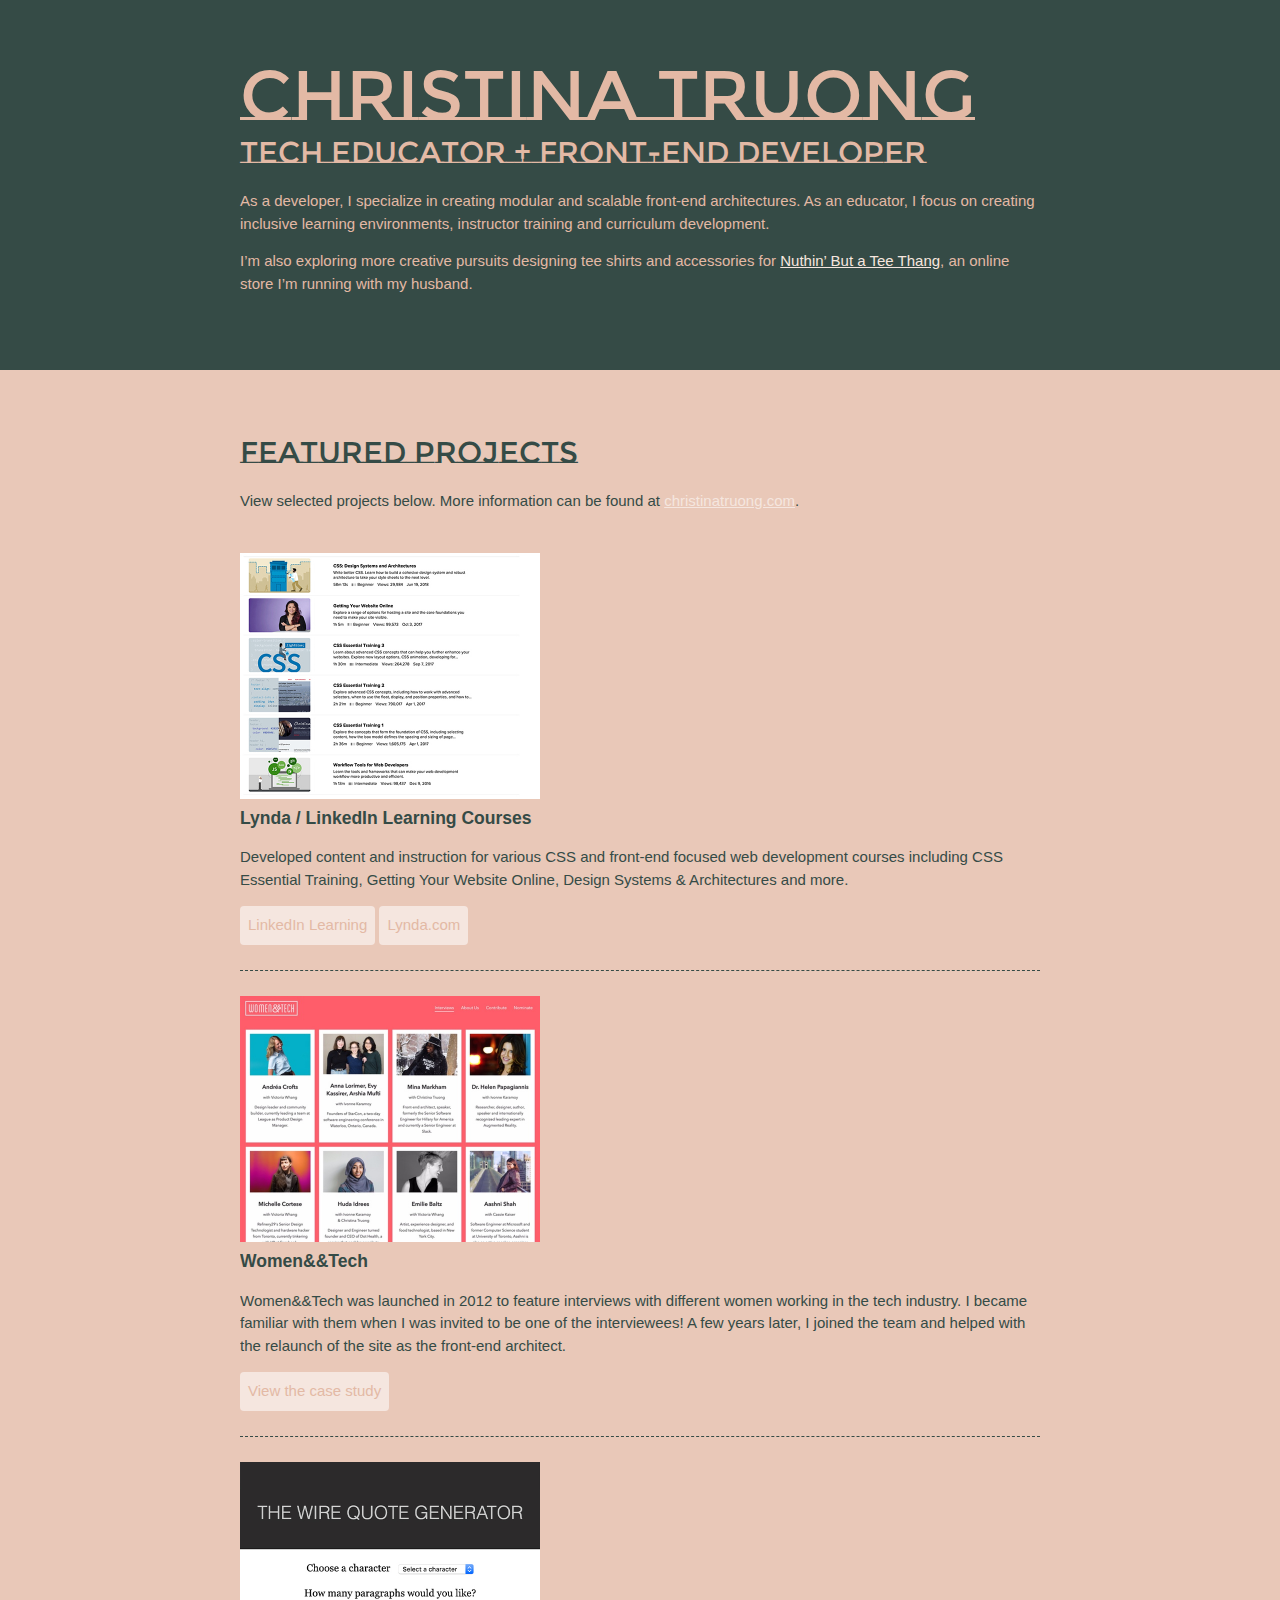
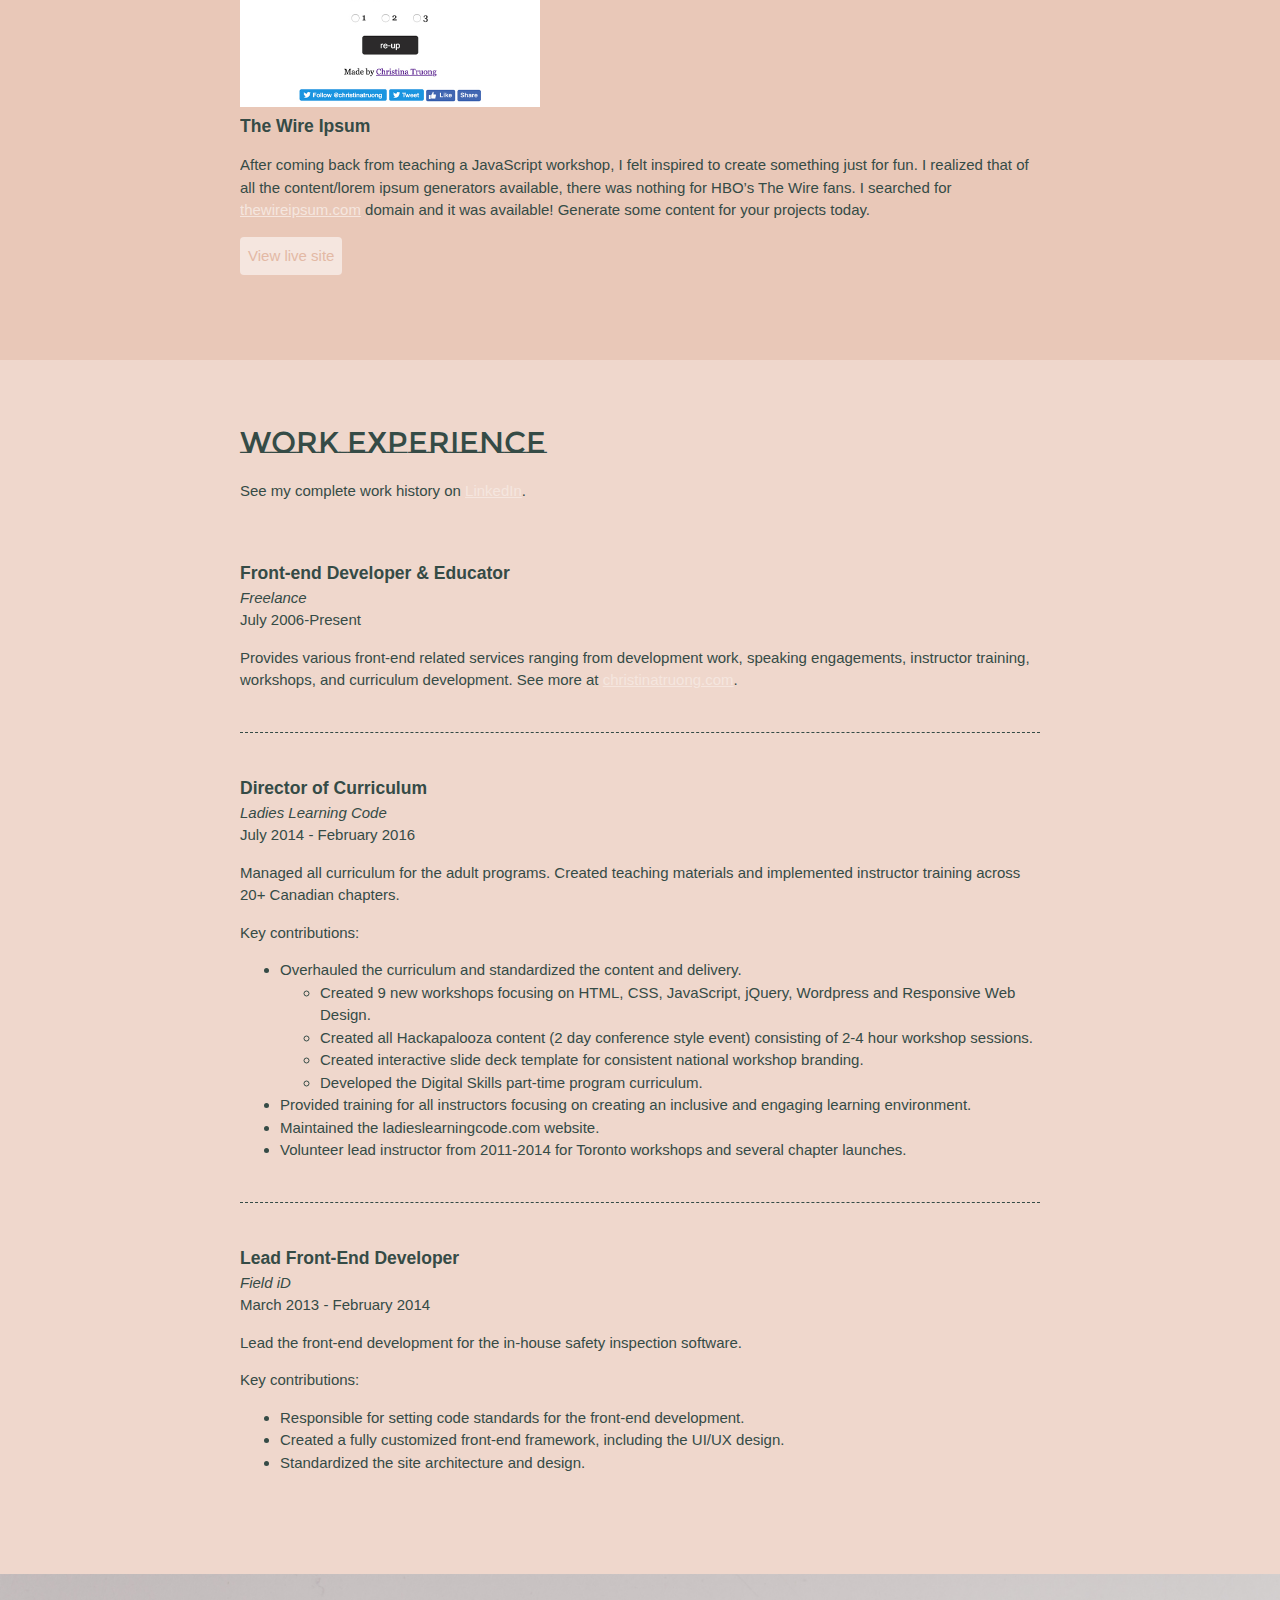
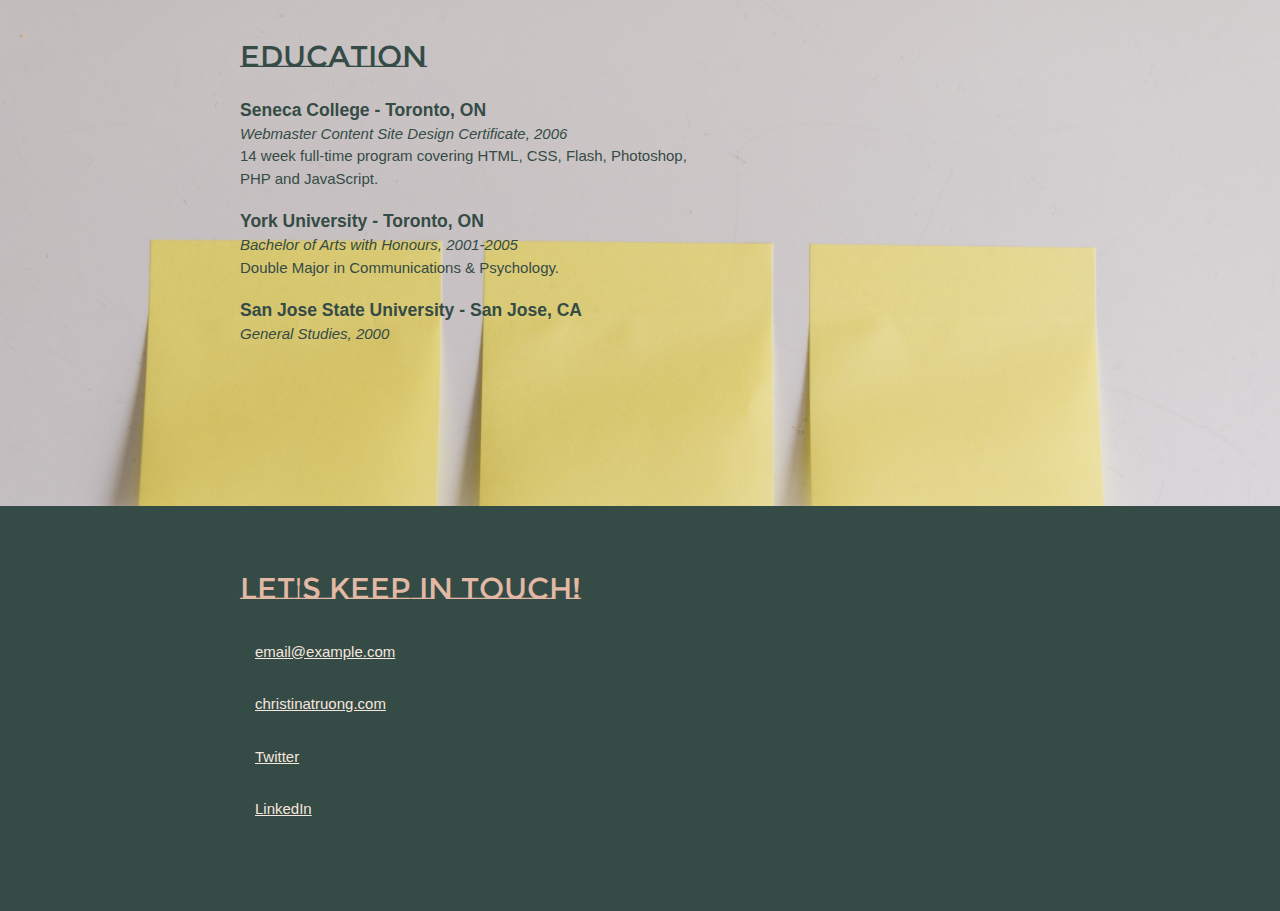
==== index.html @ 21c23fc2 "first section" ====
<!DOCTYPE html>
<html lang="en">

<head>
  <meta charset="UTF-8">
  <meta name="viewport" content="width=device-width, initial-scale=1.0">
  <title>Christina Truong, Tech Educator + Front-end Developer</title>
  <link href="https://fonts.googleapis.com/css?family=Montserrat+Subrayada&display=swap" rel="stylesheet">
  <link rel="stylesheet" href="css/styles.css">
</head>

<body>
  <main>
    <!-- ***************  ABOUT / PROFILE  **************** -->
    <header>
      <div class="content-wrap">
        <h1>Christina Truong</h1>
        <h2>Tech Educator + Front-end Developer</h2>

        <p>As a developer, I specialize in creating modular and scalable front-end architectures. As an educator, I
          focus on creating inclusive learning environments, instructor training and curriculum development.</p>
        <p>I’m also exploring more creative pursuits designing tee shirts and accessories for <a
            href="http://teethang.com" target="_blank">Nuthin’ But a Tee Thang</a>, an online store I’m running with my
          husband.</p>
      </div>
    </header>

    <!-- ************ PROJECTS / PORTFOLIO  ************** -->
    <section class="projects">
      <div class="content-wrap divider">
        <h2>Featured Projects</h2>
        <p>View selected projects below. More information can be found at <a
            href="http://christinatruong.com">christinatruong.com</a>.</p>

        <!-- Project 1 -->
        <section class="project-item">
          <img src="images/project-courses.jpg" alt="Lynda & LinkedIn Learning course list">
          <h3>Lynda / LinkedIn Learning Courses</h3>
          <p>Developed content and instruction for various CSS and front-end focused web development courses including
            CSS Essential Training, Getting Your Website Online, Design Systems & Architectures and more.</p>
          <a class="btn" href="https://www.linkedin.com/learning/instructors/christina-truong?u=2125562"
            target="_blank">LinkedIn Learning</a>
          <a class="btn" href="https://www.lynda.com/Christina-Truong/7842227-1.html">Lynda.com</a>
        </section>

        <!-- Project 2 -->
        <section class="project-item">
          <img src="images/project-women-tech.jpg" alt="Women and Tech website">
          <h3>Women&&Tech</h3>
          <p>Women&&Tech was launched in 2012 to feature interviews with different women working in the tech industry. I
            became familiar with them when I was invited to be one of the interviewees! A few years later, I joined the
            team and helped with the relaunch of the site as the front-end architect.</p>
          <a class="btn" href="http://christinatruong.com/projects/women-and-tech-redesign.html" target="_blank">View
            the case study</a>
        </section>

        <!-- Project 3 -->
        <section class="project-item">
          <img src="images/project-wire-ipsum.jpg" alt="The Wire Ipsum website">
          <h3>The Wire Ipsum</h3>
          <p>After coming back from teaching a JavaScript workshop, I felt inspired to create something just for fun. I
            realized that of all the content/lorem ipsum generators available, there was nothing for HBO’s The Wire
            fans. I searched for <a href="http://thewireipsum.com" target="_blank">thewireipsum.com</a> domain and it
            was available! Generate some content for your projects today.</p>
          <a class="btn" href="http://thewireipsum.com" target="_blank">View live site</a>
        </section>
      </div>
    </section>

    <!-- ****************  WORK EXPERIENCE  ******************** -->
    <section class="work-experience">
      <div class="content-wrap item-details divider">
        <h2>Work Experience</h2>
        <p>See my complete work history on <a href="https://www.linkedin.com/in/christinatruong/">LinkedIn</a>.</p>

        <!-- Job 1 -->
        <section class="job-item">
          <div class="job-details">
            <h3>Front-end Developer & Educator</h3>
            <p>Freelance</p>
            <p>July 2006-Present</p>
          </div>
          <div class="job-summary">
            <p>Provides various front-end related services ranging from development work, speaking engagements,
              instructor training, workshops, and curriculum development. See more at <a
                href="http://christinatruong.com">christinatruong.com</a>.</p>
          </div>
        </section>

        <!-- Job 2 -->
        <section class="job-item">
          <div class="job-details">
            <h3>Director of Curriculum</h3>
            <p>Ladies Learning Code</p>
            <p>July 2014 - February 2016</p>
          </div>
          <div class="job-summary">
            <p>Managed all curriculum for the adult programs. Created teaching materials and implemented instructor
              training across 20+ Canadian chapters.</p>
            <p>Key contributions:</p>
            <ul>
              <li>Overhauled the curriculum and standardized the content and delivery.
                <ul>
                  <li>Created 9 new workshops focusing on HTML, CSS, JavaScript, jQuery, Wordpress and Responsive Web
                    Design.</li>
                  <li>Created all Hackapalooza content (2 day conference style event) consisting of 2-4 hour workshop
                    sessions.</li>
                  <li>Created interactive slide deck template for consistent national workshop branding.</li>
                  <li>Developed the Digital Skills part-time program curriculum.</li>
                </ul>
              </li>
              <li>Provided training for all instructors focusing on creating an inclusive and engaging learning
                environment.</li>
              <li>Maintained the ladieslearningcode.com website.</li>
              <li>Volunteer lead instructor from 2011-2014 for Toronto workshops and several chapter launches.</li>
            </ul>
          </div>
        </section>

        <!-- Job 3 -->
        <section class="job-item">
          <div class="job-details">
            <h3>Lead Front-End Developer</h3>
            <p>Field iD</p>
            <p>March 2013 - February 2014</p>
          </div>
          <div class="job-summary">
            <p>Lead the front-end development for the in-house safety inspection software.</p>
            <p>Key contributions:</p>
            <ul>
              <li>Responsible for setting code standards for the front-end development.</li>
              <li>Created a fully customized front-end framework, including the UI/UX design.</li>
              <li>Standardized the site architecture and design.</li>
            </ul>
          </div>
        </section>
      </div>
    </section>

    <!-- *************  EDUCATION & CERTIFICATIONS *********** -->
    <section class="education">
      <div class="content-wrap item-details">
        <h2>Education</h2>

        <section>
          <h3>Seneca College - Toronto, ON</h3>
          <p>Webmaster Content Site Design Certificate, 2006</p>
          <p>14 week full-time program covering HTML, CSS, Flash, Photoshop, PHP and JavaScript.</p>
        </section>

        <section>
          <h3>York University - Toronto, ON</h3>
          <p>Bachelor of Arts with Honours, 2001-2005</p>
          <p>Double Major in Communications & Psychology.</p>
        </section>

        <section>
          <h3>San Jose State University - San Jose, CA</h3>
          <p>General Studies, 2000</p>
        </section>
      </div>
    </section>

    <!-- ************  CONTACT INFO / SOCIAL MEDIA  ************ -->
    <footer>
      <div class="content-wrap">
        <h2>Let's Keep in Touch!</h2>

        <!-- Social media and contact links. Add or remove any networks. -->
        <ul class="contact-list">
          <li><a href="mailto:email@example.com">email@example.com</a></li>
          <li><a href="http://christinatruong.com" target="_blank">christinatruong.com</a></li>
          <li><a href="http://twitter.com/christinatruong" target="_blank">Twitter</a></li>
          <li><a href="#" target="_blank">LinkedIn</a></li>
        </ul>
      </div>
    </footer>
  </main>
</body>

</html>
---- css/styles.css ----
/*
COLOR PALETTE
https://coolors.co/f7fff7-343434-2f3061-ffe66d-a1c6d7
#e3b9a5 - cashmere
#e9c8b8 - lighter cashmere
#efd7cc - even lighter cashmere
#f5e6df - lightest cashmere
#354b46 - mineral green
*/



/* Global styles
------------------------------------*/
html {
  box-sizing: border-box;
}
*, *:before, *:after {
  box-sizing: inherit;
}

body {
  color: #354b46;
  margin: 0;
  padding: 0;
  font-family: 'Montserrat', sans-serif;
  font-size: 15px;
  line-height: 1.5;
}
img {
  width: 300px;
}
a {
  color: #f5e6df;
}
a:hover {
  text-decoration: none;
}
h1 {
  font-size: 70px;
  line-height: 1;
}
h2 {
  font-size: 30px;
}
h1, h2 {
  font-family: 'Montserrat Subrayada', sans-serif;
  font-weight: 300;
  margin: 0;
}
.content-wrap {
  max-width: 800px;
  width: 85%;
  margin: 0 auto;
  padding: 60px 0;
}
h3 {
  margin-bottom: 0;
}
.item-details h3 + p {
  font-style: italic;
}
.item-details h3 ~ p {
  margin: 0;
}
.divider > section {
  border-bottom: 1px dashed #354b46;
  padding: 25px 0;
}
.divider > section:last-of-type {
  border-bottom: none;
}


/* Profile
------------------------------------*/
header {
  background: #354b46;
  color: #e3b9a5;
}


/* Projects
------------------------------------*/
.projects {
  background: #e9c8b8;
}
.projects a {
  color: #f5e6df;
}
.projects .btn {
  color: #e3b9a5;
  background: #f5e6df;
  text-decoration: none;
  padding: 8px;
  border-radius: 4px;
  display: inline-block;
}
.projects .btn:hover {
  background: #354b46;
}
.project-item {
  overflow: hidden;
}
.project-item h3 {
  margin-top: 0;
}


/* Work Experience
------------------------------------*/
.work-experience {
  background: #efd7cc;
}



/* Education
------------------------------------*/
.education {
  background-image: url(../images/kelly-sikkema-BoAbPMRKLS0-unsplash.jpg);
  background-size: cover;
  background-position: top right;
  padding-bottom: 100px;
}
.education p {
  width: 60%;
}


/* Contact Info
------------------------------------*/
footer {
  background: #354b46;
  color: #e3b9a5;
}
.contact-list {
  list-style-type: none;
  padding: 0;
}
.contact-list a {
  padding: 15px;
  display: inline-block;
}
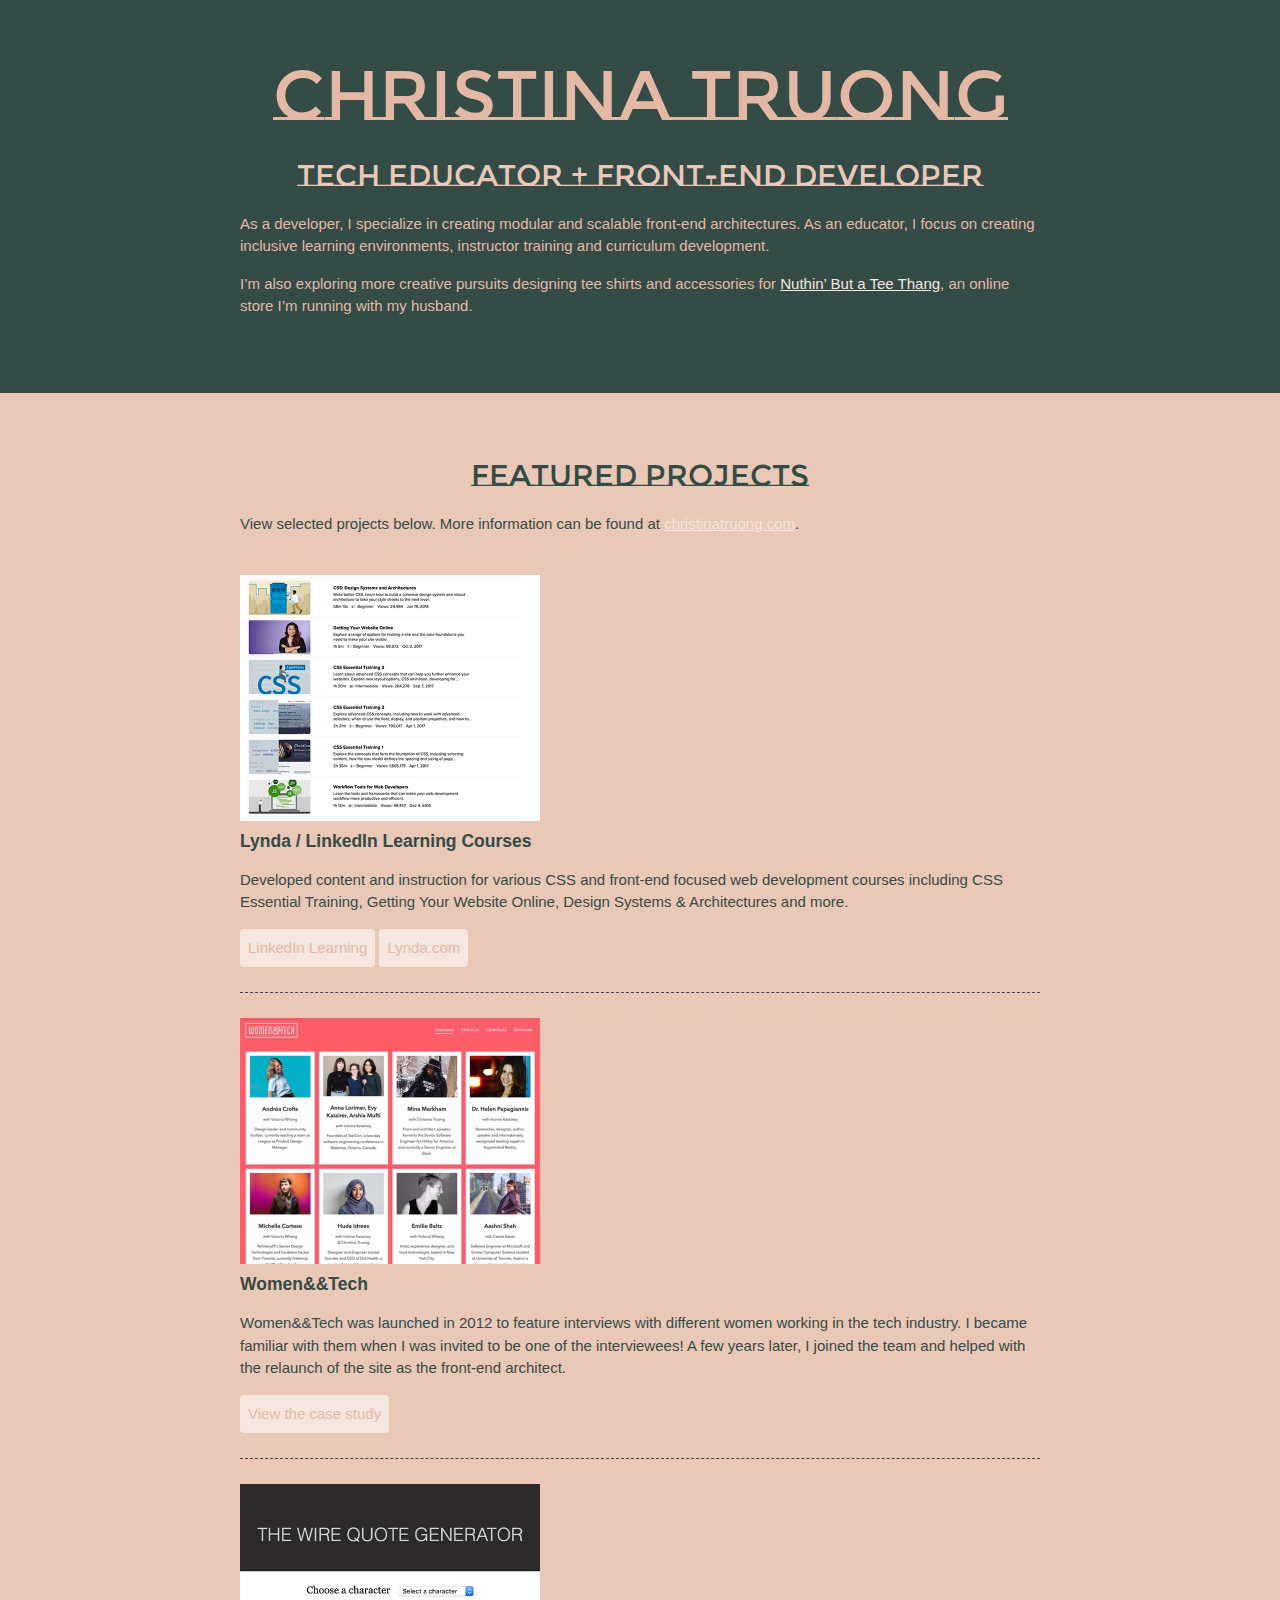
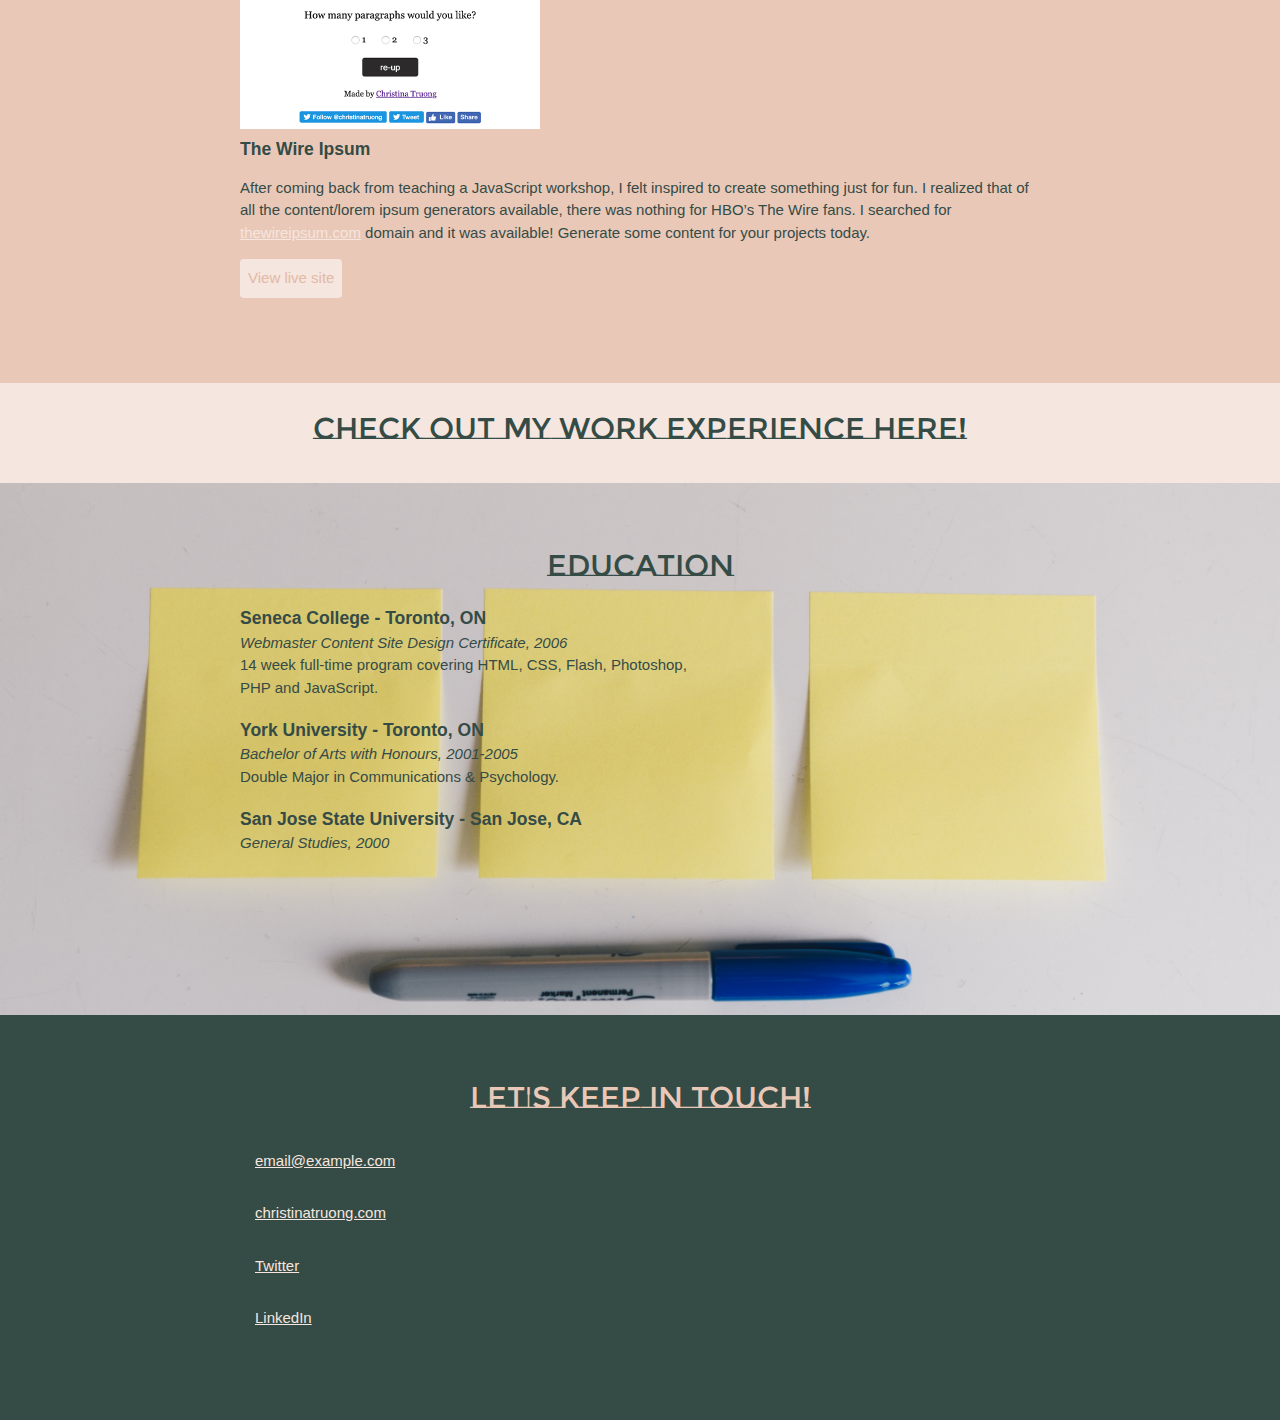
==== commit e0cddd28: "section 2" ====
--- a/index.html
+++ b/index.html
@@ -15,6 +15,7 @@
     <header>
       <div class="content-wrap">
         <h1>Christina Truong</h1>
+        <br>
         <h2>Tech Educator + Front-end Developer</h2>
 
         <p>As a developer, I specialize in creating modular and scalable front-end architectures. As an educator, I
@@ -28,7 +29,7 @@
     <!-- ************ PROJECTS / PORTFOLIO  ************** -->
     <section class="projects">
       <div class="content-wrap divider">
-        <h2>Featured Projects</h2>
+        <h4>Featured Projects</h4>
         <p>View selected projects below. More information can be found at <a
             href="http://christinatruong.com">christinatruong.com</a>.</p>
 
@@ -67,80 +68,17 @@
       </div>
     </section>
 
-    <!-- ****************  WORK EXPERIENCE  ******************** -->
-    <section class="work-experience">
-      <div class="content-wrap item-details divider">
-        <h2>Work Experience</h2>
-        <p>See my complete work history on <a href="https://www.linkedin.com/in/christinatruong/">LinkedIn</a>.</p>
 
-        <!-- Job 1 -->
-        <section class="job-item">
-          <div class="job-details">
-            <h3>Front-end Developer & Educator</h3>
-            <p>Freelance</p>
-            <p>July 2006-Present</p>
-          </div>
-          <div class="job-summary">
-            <p>Provides various front-end related services ranging from development work, speaking engagements,
-              instructor training, workshops, and curriculum development. See more at <a
-                href="http://christinatruong.com">christinatruong.com</a>.</p>
-          </div>
-        </section>
-
-        <!-- Job 2 -->
-        <section class="job-item">
-          <div class="job-details">
-            <h3>Director of Curriculum</h3>
-            <p>Ladies Learning Code</p>
-            <p>July 2014 - February 2016</p>
-          </div>
-          <div class="job-summary">
-            <p>Managed all curriculum for the adult programs. Created teaching materials and implemented instructor
-              training across 20+ Canadian chapters.</p>
-            <p>Key contributions:</p>
-            <ul>
-              <li>Overhauled the curriculum and standardized the content and delivery.
-                <ul>
-                  <li>Created 9 new workshops focusing on HTML, CSS, JavaScript, jQuery, Wordpress and Responsive Web
-                    Design.</li>
-                  <li>Created all Hackapalooza content (2 day conference style event) consisting of 2-4 hour workshop
-                    sessions.</li>
-                  <li>Created interactive slide deck template for consistent national workshop branding.</li>
-                  <li>Developed the Digital Skills part-time program curriculum.</li>
-                </ul>
-              </li>
-              <li>Provided training for all instructors focusing on creating an inclusive and engaging learning
-                environment.</li>
-              <li>Maintained the ladieslearningcode.com website.</li>
-              <li>Volunteer lead instructor from 2011-2014 for Toronto workshops and several chapter launches.</li>
-            </ul>
-          </div>
-        </section>
-
-        <!-- Job 3 -->
-        <section class="job-item">
-          <div class="job-details">
-            <h3>Lead Front-End Developer</h3>
-            <p>Field iD</p>
-            <p>March 2013 - February 2014</p>
-          </div>
-          <div class="job-summary">
-            <p>Lead the front-end development for the in-house safety inspection software.</p>
-            <p>Key contributions:</p>
-            <ul>
-              <li>Responsible for setting code standards for the front-end development.</li>
-              <li>Created a fully customized front-end framework, including the UI/UX design.</li>
-              <li>Standardized the site architecture and design.</li>
-            </ul>
-          </div>
-        </section>
-      </div>
+    <!--WORK EXPERIENCE BUTTON-->
+    <section class="button">
+      <a  href = work-experience.html> <h4>CHECK OUT MY WORK EXPERIENCE HERE!</h4></a>
     </section>
+    
 
     <!-- *************  EDUCATION & CERTIFICATIONS *********** -->
     <section class="education">
       <div class="content-wrap item-details">
-        <h2>Education</h2>
+        <h4>Education</h4>
 
         <section>
           <h3>Seneca College - Toronto, ON</h3>
--- a/css/styles.css
+++ b/css/styles.css
@@ -6,6 +6,7 @@
 #efd7cc - even lighter cashmere
 #f5e6df - lightest cashmere
 #354b46 - mineral green
+#faf56d - festival
 */
 
 
@@ -23,7 +24,8 @@
   color: #354b46;
   margin: 0;
   padding: 0;
-  font-family: 'Montserrat', sans-serif;
+  font-family: 'Raleway', sans-serif;
+  font-weight: 300;
   font-size: 15px;
   line-height: 1.5;
 }
@@ -39,11 +41,19 @@
 h1 {
   font-size: 70px;
   line-height: 1;
+  text-align: center;
 }
 h2 {
   font-size: 30px;
+  text-align: center;
+  color: #e9c8b8; 
 }
-h1, h2 {
+h4{
+  font-size: 30px;
+  text-align: center;
+  color: #354b46;
+}
+h1, h2, h4, h5 {
   font-family: 'Montserrat Subrayada', sans-serif;
   font-weight: 300;
   margin: 0;
@@ -70,7 +80,17 @@
 .divider > section:last-of-type {
   border-bottom: none;
 }
-
+.button{
+  width: 100%;
+  height: 100px;
+  background-color: #f5e6df ;
+  padding-top: 23px;
+  text-align: center;
+  
+}
+.button:hover{
+  background: #ffffff;
+}
 
 /* Profile
 ------------------------------------*/
@@ -110,9 +130,21 @@
 /* Work Experience
 ------------------------------------*/
 .work-experience {
-  background: #efd7cc;
+  background: #354b46;
+  color:#e3b9a5;
 }
+h5{
+  font-size: 20px;
+}
+.backbutton{
+  background: #e3b9a5;
+  padding:5px;
+  border-radius:4px;
+  display: inline-block;
+  font-size: 15px;
+  color:#354b46;
 
+}
 
 
 /* Education
@@ -120,7 +152,7 @@
 .education {
   background-image: url(../images/kelly-sikkema-BoAbPMRKLS0-unsplash.jpg);
   background-size: cover;
-  background-position: top right;
+  background-position: center;
   padding-bottom: 100px;
 }
 .education p {
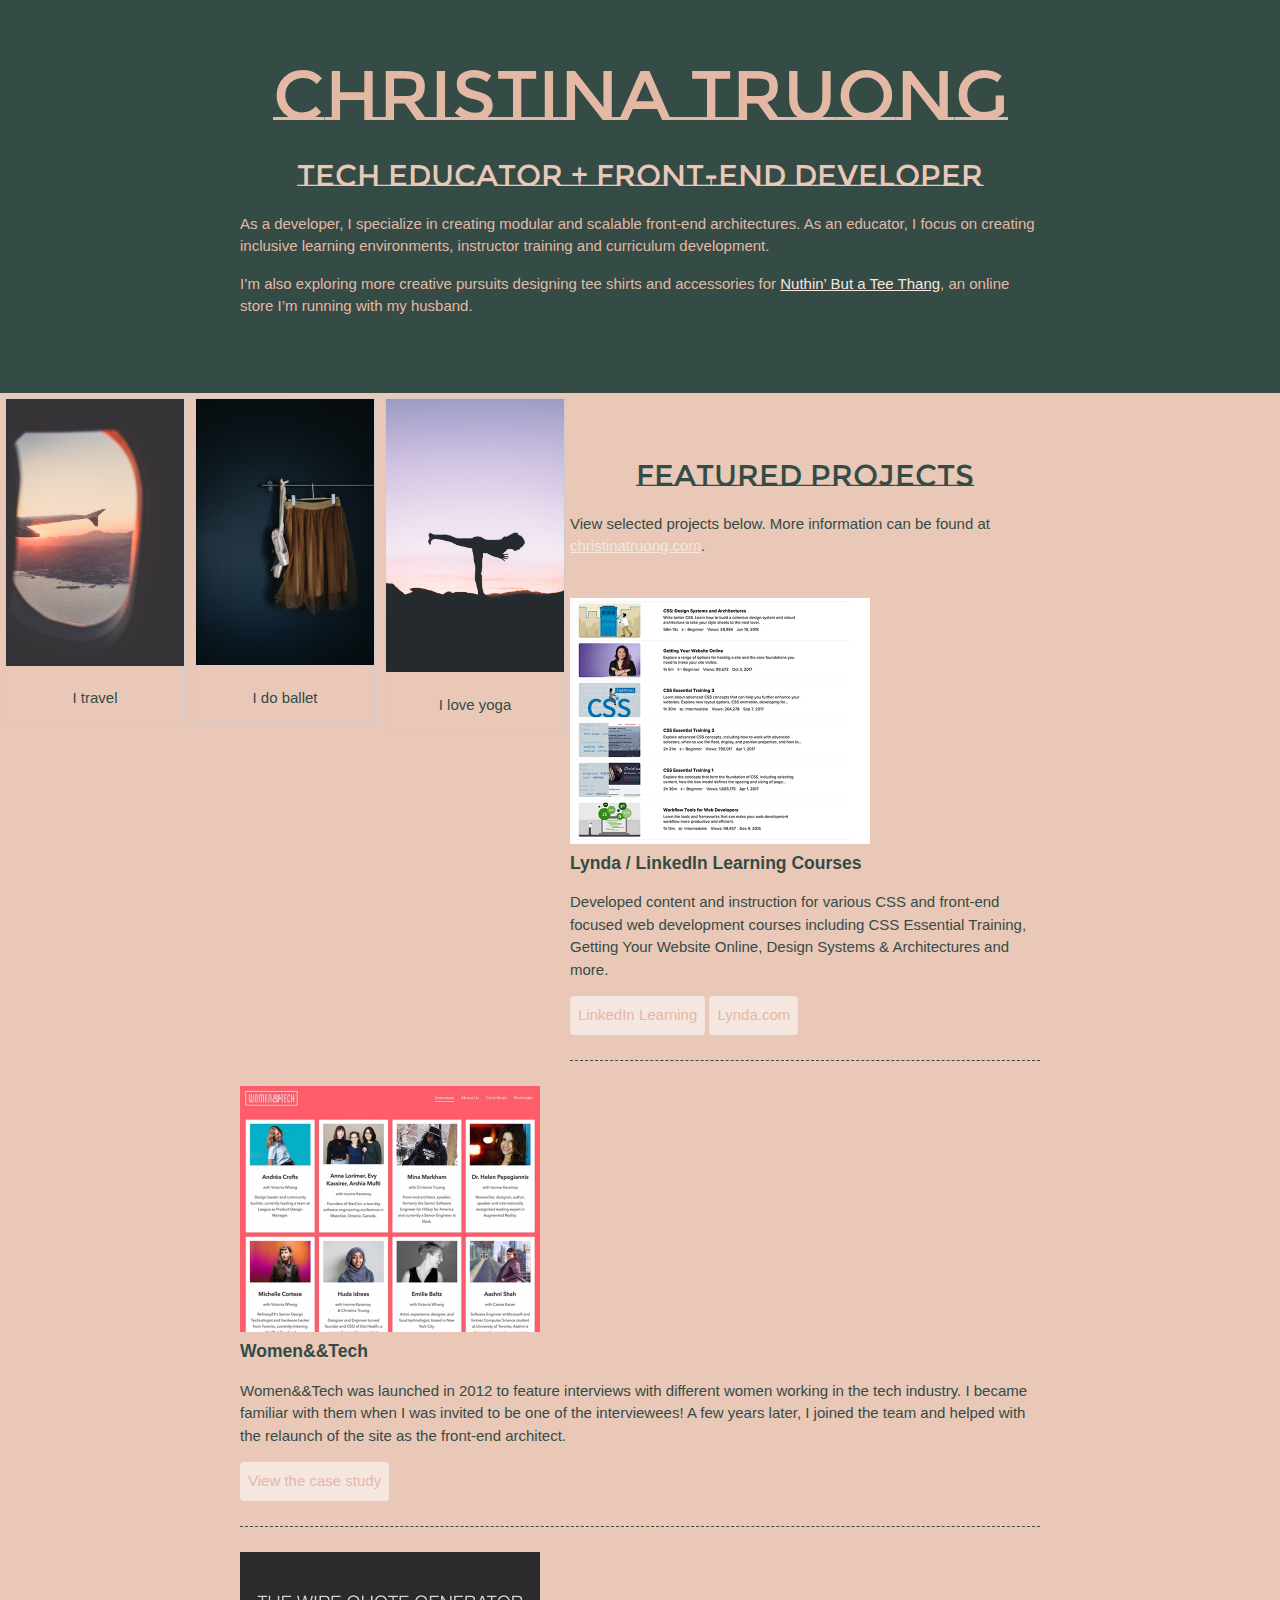
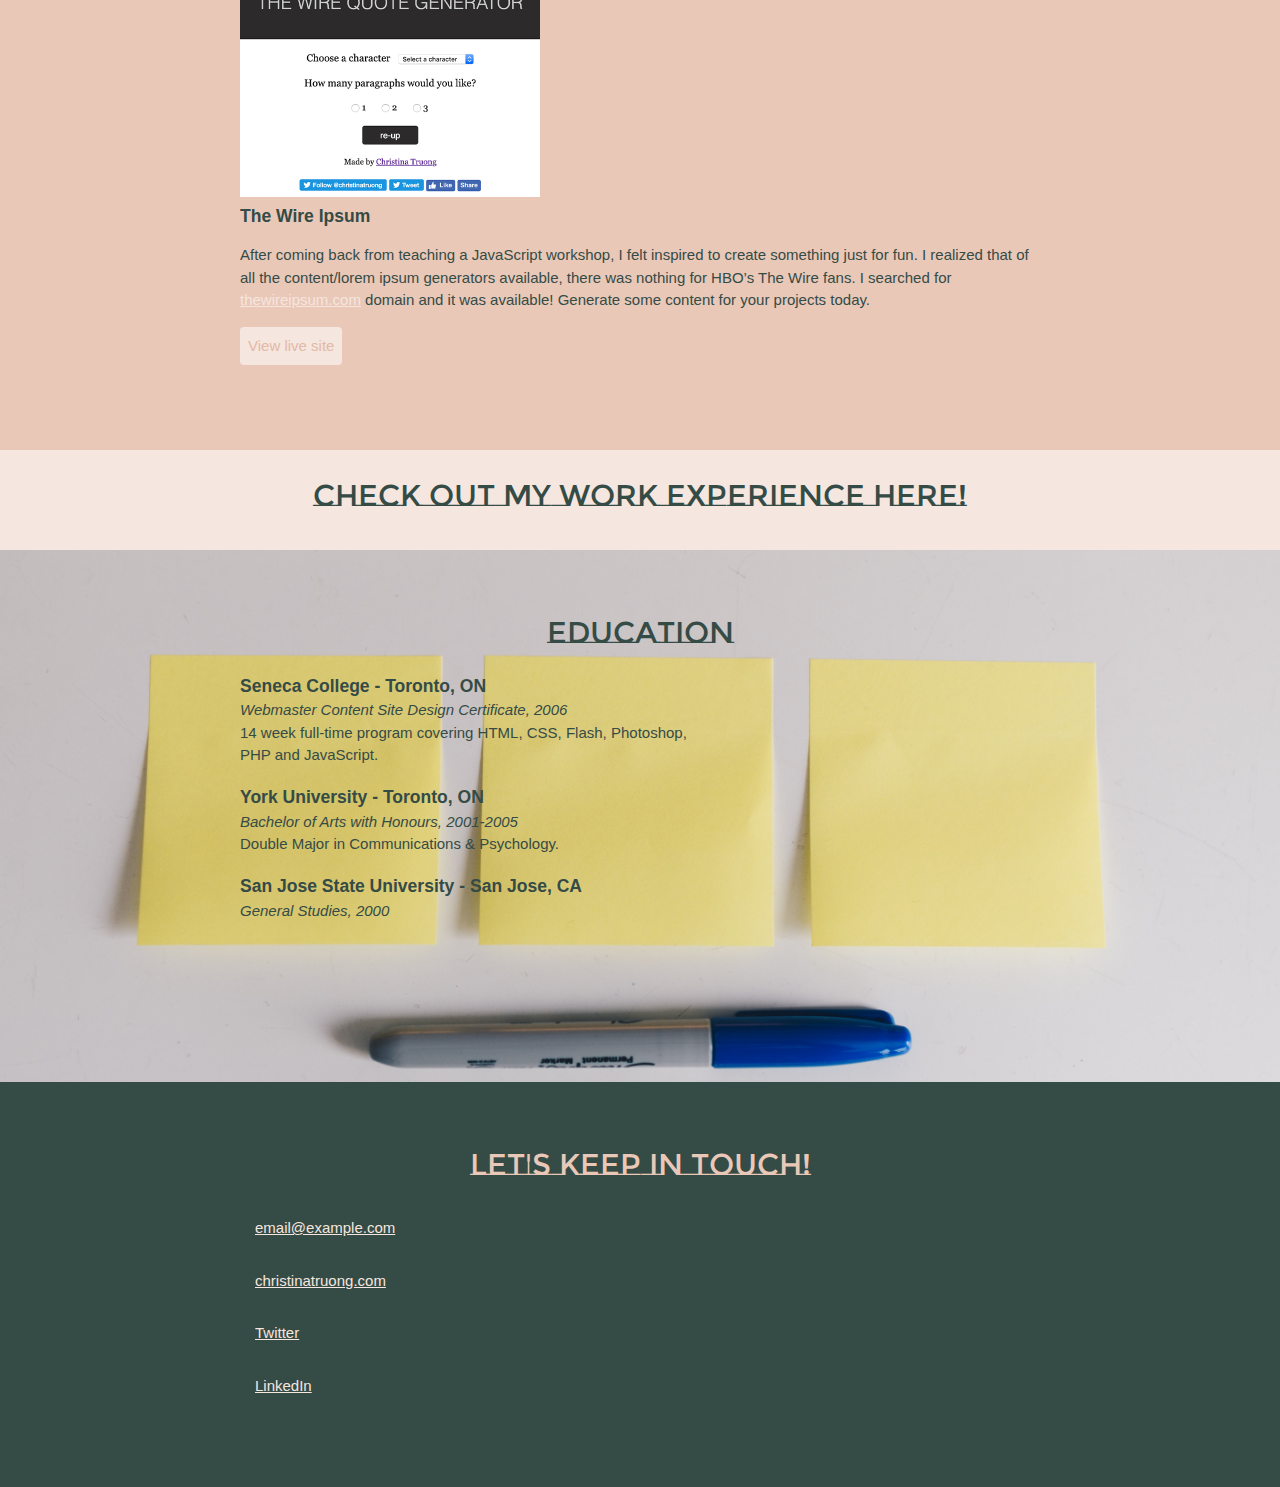
==== commit 23736f90: "section 3" ====
--- a/index.html
+++ b/index.html
@@ -25,6 +25,29 @@
           husband.</p>
       </div>
     </header>
+
+
+    <div class="gallery">
+      <a target="_blank" href="images/img_travel.jpg">
+        <img src="images/img_travel.jpg" alt="Travel" width="600" height="400">
+      </a>
+      <div class="desc">I travel</div>
+    </div>
+    
+    <div class="gallery">
+      <a target="_blank" href="images/img_ballet.jpg">
+        <img src="images/img_ballet.jpg" alt="Ballet" width="600" height="400">
+      </a>
+      <div class="desc">I do ballet</div>
+    </div>
+    
+    <div class="gallery">
+      <a target="_blank" href="images/img_yoga.jpg">
+        <img src="images/img_yoga.jpg" alt="Northern Lights" width="600" height="400">
+      </a>
+      <div class="desc">I love yoga</div>
+    </div>
+ 
 
     <!-- ************ PROJECTS / PORTFOLIO  ************** -->
     <section class="projects">
--- a/css/styles.css
+++ b/css/styles.css
@@ -100,6 +100,31 @@
 }
 
 
+/*GALLERY */
+
+div.gallery {
+  align-items: center;
+  margin: 5px;
+  border: 1px solid #ccc;
+  float: left;
+  width: 180px;
+}
+
+div.gallery:hover {
+  border: 1px solid #777;
+}
+
+div.gallery img {
+  width: 100%;
+  height: auto;
+}
+
+div.desc {
+  padding: 15px;
+  text-align: center;
+}
+
+
 /* Projects
 ------------------------------------*/
 .projects {
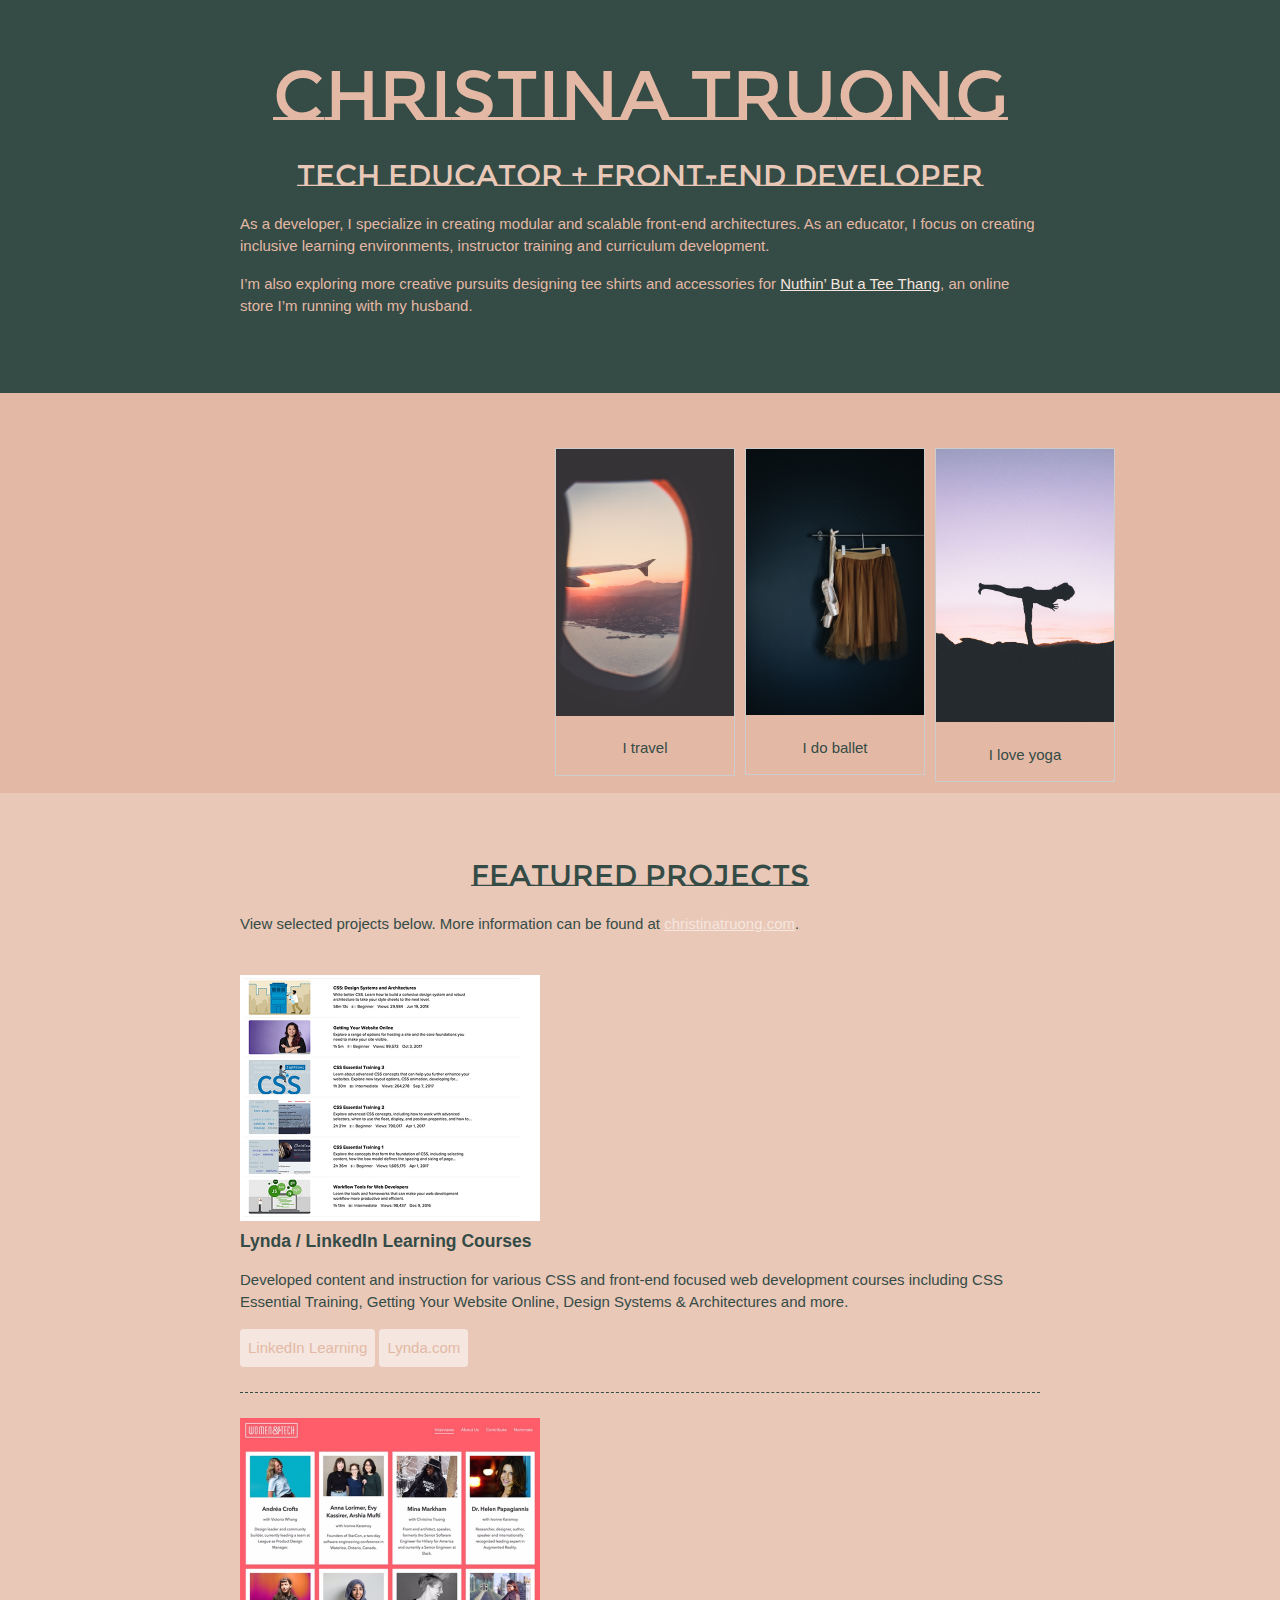
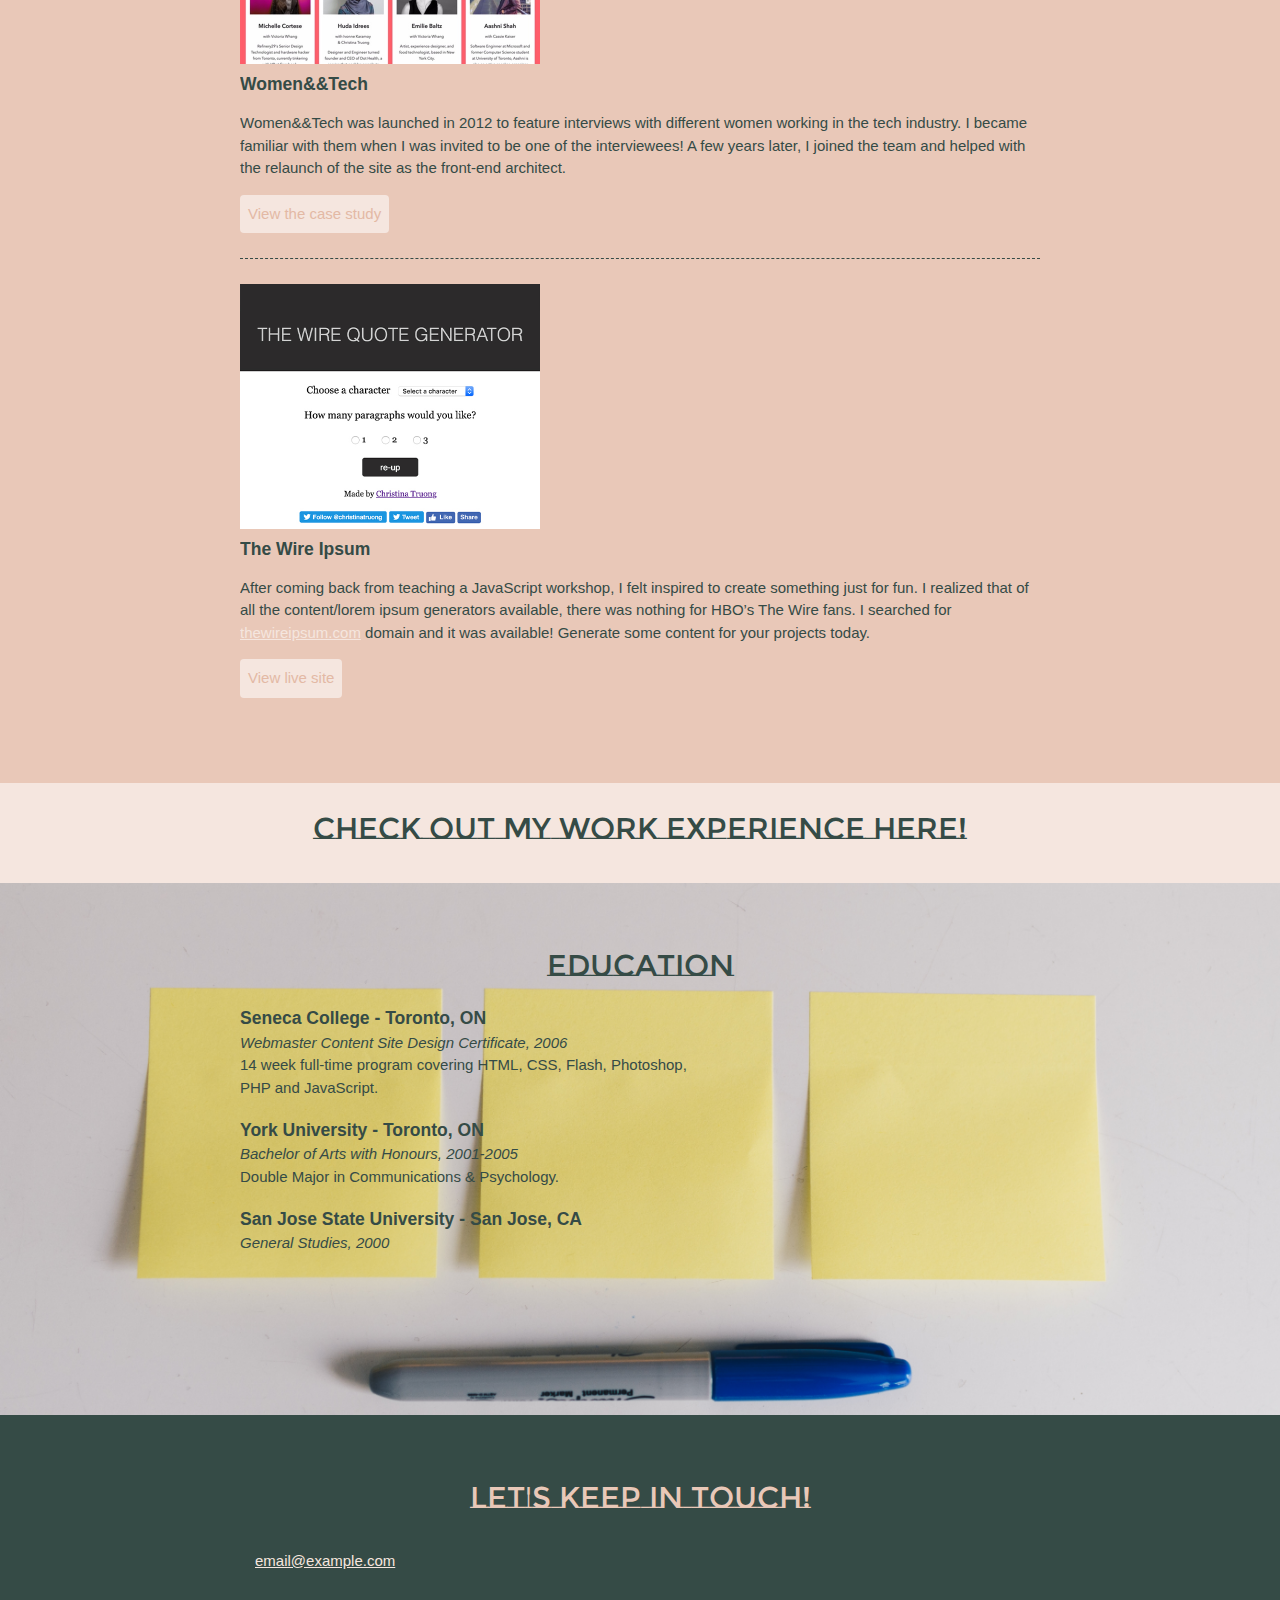
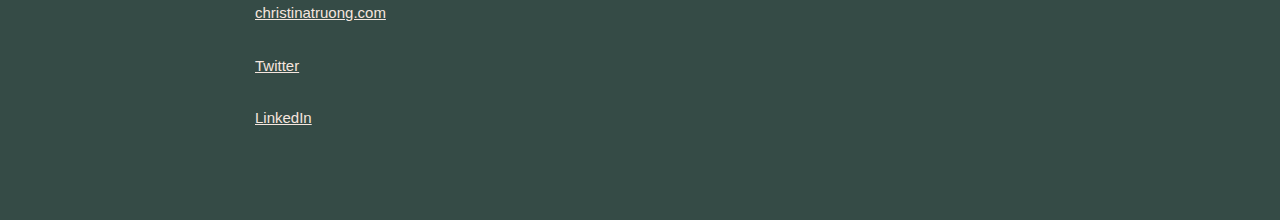
==== commit 00cde59c: "final changes about the gallery" ====
--- a/index.html
+++ b/index.html
@@ -26,28 +26,31 @@
       </div>
     </header>
 
+    <!-- ************ GALLERY  ************** -->
+    <section class="gallery">
+      <div class="galleryWrapper">
+        <div class="galleryItem">
+          <a target="_blank" href="images/img_travel.jpg">
+            <img src="images/img_travel.jpg" alt="Travel" width="600" height="400">
+          </a>
+          <div class="desc">I travel</div>
+        </div>
 
-    <div class="gallery">
-      <a target="_blank" href="images/img_travel.jpg">
-        <img src="images/img_travel.jpg" alt="Travel" width="600" height="400">
-      </a>
-      <div class="desc">I travel</div>
-    </div>
-    
-    <div class="gallery">
-      <a target="_blank" href="images/img_ballet.jpg">
-        <img src="images/img_ballet.jpg" alt="Ballet" width="600" height="400">
-      </a>
-      <div class="desc">I do ballet</div>
-    </div>
-    
-    <div class="gallery">
-      <a target="_blank" href="images/img_yoga.jpg">
-        <img src="images/img_yoga.jpg" alt="Northern Lights" width="600" height="400">
-      </a>
-      <div class="desc">I love yoga</div>
-    </div>
- 
+        <div class="galleryItem">
+          <a target="_blank" href="images/img_ballet.jpg">
+            <img src="images/img_ballet.jpg" alt="Ballet" width="600" height="400">
+          </a>
+          <div class="desc">I do ballet</div>
+        </div>
+
+        <div class="galleryItem">
+          <a target="_blank" href="images/img_yoga.jpg">
+            <img src="images/img_yoga.jpg" alt="Northern Lights" width="600" height="400">
+          </a>
+          <div class="desc">I love yoga</div>
+        </div>
+      </div>
+    </section>
 
     <!-- ************ PROJECTS / PORTFOLIO  ************** -->
     <section class="projects">
@@ -94,9 +97,11 @@
 
     <!--WORK EXPERIENCE BUTTON-->
     <section class="button">
-      <a  href = work-experience.html> <h4>CHECK OUT MY WORK EXPERIENCE HERE!</h4></a>
+      <a href=work-experience.html>
+        <h4>CHECK OUT MY WORK EXPERIENCE HERE!</h4>
+      </a>
     </section>
-    
+
 
     <!-- *************  EDUCATION & CERTIFICATIONS *********** -->
     <section class="education">
--- a/css/styles.css
+++ b/css/styles.css
@@ -100,9 +100,23 @@
 }
 
 
-/*GALLERY */
-
-div.gallery {
+/* GALLERY
+------------------------------------*/
+.gallery {
+  background: #e3b9a5;
+  height: 400px;
+}
+
+.galleryWrapper {
+  height: 100%;
+  align-items: center;
+  display: block;
+  padding-top: 50px;
+  margin-left: 550px;
+}
+
+.galleryItem {
+
   align-items: center;
   margin: 5px;
   border: 1px solid #ccc;
@@ -110,16 +124,17 @@
   width: 180px;
 }
 
-div.gallery:hover {
+.galleryItem:hover {
   border: 1px solid #777;
 }
 
-div.gallery img {
+.galleryItem img {
+  align-items: center;
   width: 100%;
   height: auto;
 }
 
-div.desc {
+.desc {
   padding: 15px;
   text-align: center;
 }
@@ -162,6 +177,7 @@
   font-size: 20px;
 }
 .backbutton{
+  position: absolute;
   background: #e3b9a5;
   padding:5px;
   border-radius:4px;
